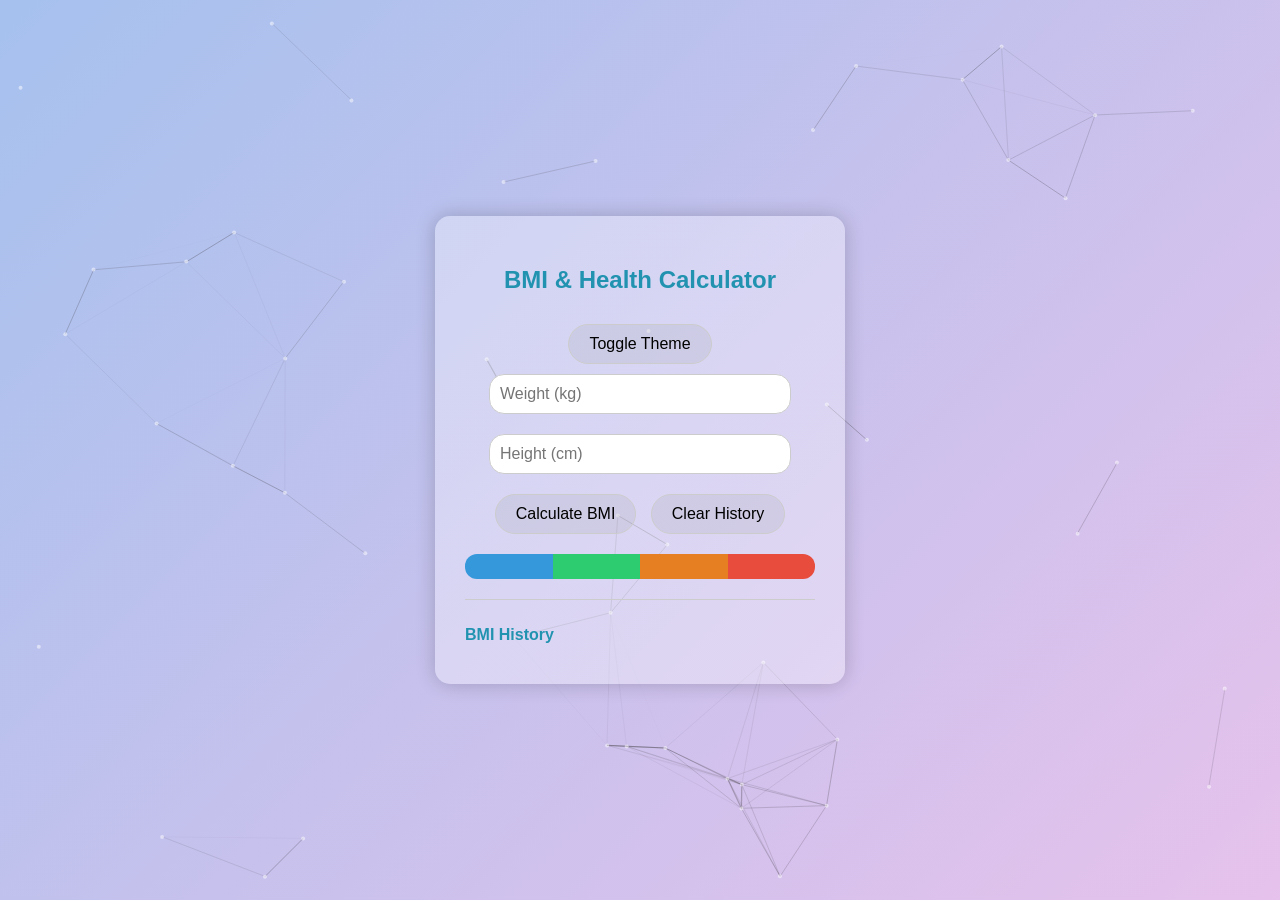
==== index.html @ 386da6bf "first commit" ====
<!DOCTYPE html>
<html lang="en">
<head>
  <meta charset="UTF-8">
  <meta name="viewport" content="width=device-width, initial-scale=1.0">
  <title>BMI & Health Calculator</title>
  <link rel="stylesheet" href="style.css">
</head>
<body>

  <!-- Canvas for background animation -->
  <canvas id="bgCanvas"></canvas>

  <div class="calculator">
    <h2>BMI & Health Calculator</h2>
    <button id="themeToggleBtn">Toggle Theme</button>
    <input type="number" id="weight" placeholder="Weight (kg)" min="1">
    <input type="number" id="height" placeholder="Height (cm)" min="50">
    <button id="calculateBtn">Calculate BMI</button>
    <button id="clearHistoryBtn" style="margin-left:10px;">Clear History</button>

    <div class="bmi-bar-container">
      <div class="bmi-bar" id="bmiBar">
        <div class="underweight" title="<18.5 Underweight"></div>
        <div class="normal" title="18.5–24.9 Normal"></div>
        <div class="overweight" title="25–29.9 Overweight"></div>
        <div class="obese" title="≥30 Obese"></div>
      </div>
      <div class="bmi-marker" id="bmiMarker">0</div>
    </div>

    <div class="result" id="result"></div>

    <div class="history">
      <h3>BMI History</h3>
      <ul id="historyList"></ul>
    </div>
  </div>

  <script src="script.js"></script>
  <script src="lines.js"></script>
</body>
</html>
---- style.css ----
/* Body animated gradient */
body {
  font-family: Arial, sans-serif;
  display: flex;
  justify-content: center;
  align-items: center;
  height: 100vh;
  margin: 0;
  background: linear-gradient(-45deg, #6dd5ed, #2193b0, #fbc2eb, #a6c1ee);
  background-size: 400% 400%;
  animation: gradientBG 15s ease infinite;
  color: #333;
}

/* Animation */
@keyframes gradientBG {
  0% {background-position: 0% 50%;}
  50% {background-position: 100% 50%;}
  100% {background-position: 0% 50%;}
}


/* Canvas full screen */
#bgCanvas {
  position: fixed;
  top: 0;
  left: 0;
  width: 100%;
  height: 100%;
  z-index: -1;
}

/* Calculator */
.calculator {
  background: #5555551a;
  padding: 30px;
  border-radius: 15px;
  box-shadow: 0 0 20px rgba(0,0,0,0.2);
  width: 350px;
  text-align: center;
  position: relative;
  z-index: 1;
  transition: background 0.5s ease;
}

/* Dark theme */
body.dark-theme .calculator {
  background: rgba(30, 30, 30, 0.137);
}





h2 {
  margin-bottom: 20px;
  color: #2193b0;
}

input {
  width: 80%;
  padding: 10px;
  margin: 10px 0;
  border-radius: 15px;
  border: 1px solid #ccc;
  font-size: 16px;
}

button {
  padding: 10px 20px;
  margin-top: 10px;
  background: #2193b038;
  color: #ffffff;
  border: none;
  border-radius: 5px;
  cursor: pointer;
  font-size: 16px;
  transition: 0.3s;
}

button:hover {
  background: #6dd5ed;
}

.result {
  margin-top: 20px;
  font-size: 18px;
  font-weight: bold;
  transition: color 0.5s ease; /* Smooth color change */
}

/* BMI Palette */
.bmi-bar-container {
  position: relative;
  width: 100%;
  height: 25px;
  margin: 20px 0;
  border-radius: 12px;
  overflow: hidden;
}

.bmi-bar {
  display: flex;
  width: 100%;
  height: 100%;
}

.bmi-bar div {
  height: 100%;
  flex: 1;
  cursor: pointer;
}

.bmi-bar .underweight { background: #3498db; }
.bmi-bar .normal { background: #2ecc71; }
.bmi-bar .overweight { background: #e67e22; }
.bmi-bar .obese { background: #e74c3c; }

/* Marker */
.bmi-marker {
  position: absolute;
  top: -30px;
  width: 2px;
  height: 55px;
  background: black;
  font-size: 14px;
  color: black;
  font-weight: bold;
  text-align: center;
  transform: translateX(-50%);
  transition: left 0.8s ease, background-color 0.8s ease; /* Smooth animation */
  display: none;
}


.history {
  margin-top: 20px;
  text-align: left;
  max-height: 200px;
  overflow-y: auto;
  border-top: 1px solid #ccc;
  padding-top: 10px;
}

.history h3 {
  margin-bottom: 10px;
  font-size: 16px;
  color: #2193b0;
}

.history ul {
  list-style: none;
  padding: 0;
  margin: 0;
}

.history li {
  padding: 5px 0;
  font-size: 14px;
  border-bottom: 1px dotted #ccc;
}


body.light-theme {
      
  color: #333;
}

body.light-theme .calculator {
  background: #ffffff54;
  color: #333;
}

body.light-theme button {
  background: #8d8d8d23;
  color: #000000;
  border-color: #ccc;
  border-width: 1px;
  border-style: solid;
  border-radius: 99px;
}

body.light-theme button:hover {
  background: #6dd5ed;
  transform: translateY(3px);
}

body.dark-theme {
  color: #ddd;
    
}

body.dark-theme .calculator {
background: #0e0d0d9f;
  color: #ddd;
  
}

body.dark-theme input {
  background: #333;
  color: #fff;
  border: 1px solid #555;
  border-radius: 15px;
}

body.dark-theme button {
 background: #8d8d8d52;
  color: #e0d9d9;
  border-color: #ccc;
  border-width: 1px;
  border-style: solid;
  border-radius: 99px;
}

body.dark-theme button:hover {
  background: #6dd5ed;
  transform: translateY(3px);
  color: #000000;
}
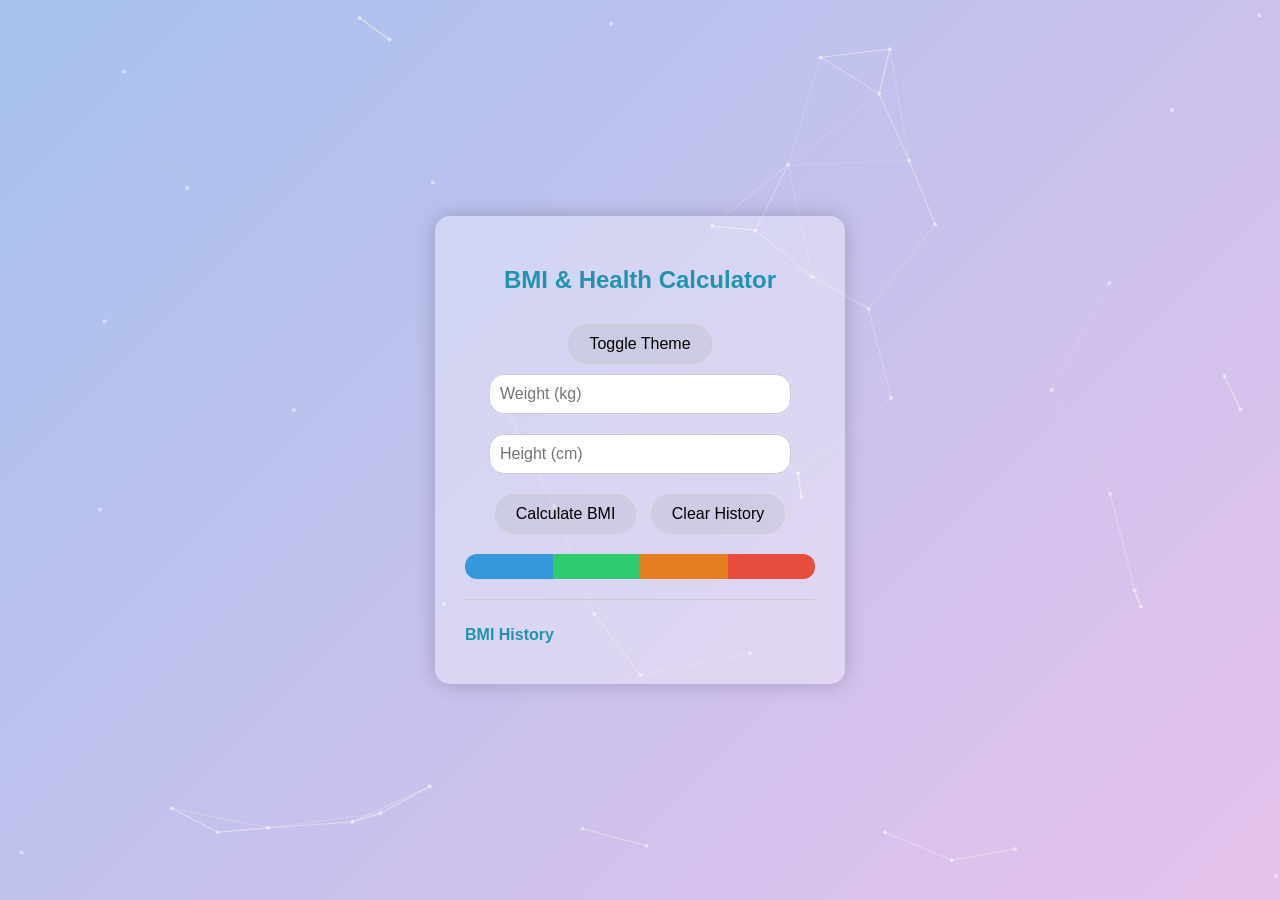
==== commit 9a88d78f: "meta verify" ====
--- a/index.html
+++ b/index.html
@@ -5,6 +5,7 @@
   <meta name="viewport" content="width=device-width, initial-scale=1.0">
   <title>BMI & Health Calculator</title>
   <link rel="stylesheet" href="style.css">
+  <meta name="google-site-verification" content="-8XntyhXyfBbcDRgYyDeifrvhLPsexTT2MjCPfZ-n8A" />
 </head>
 <body>
 
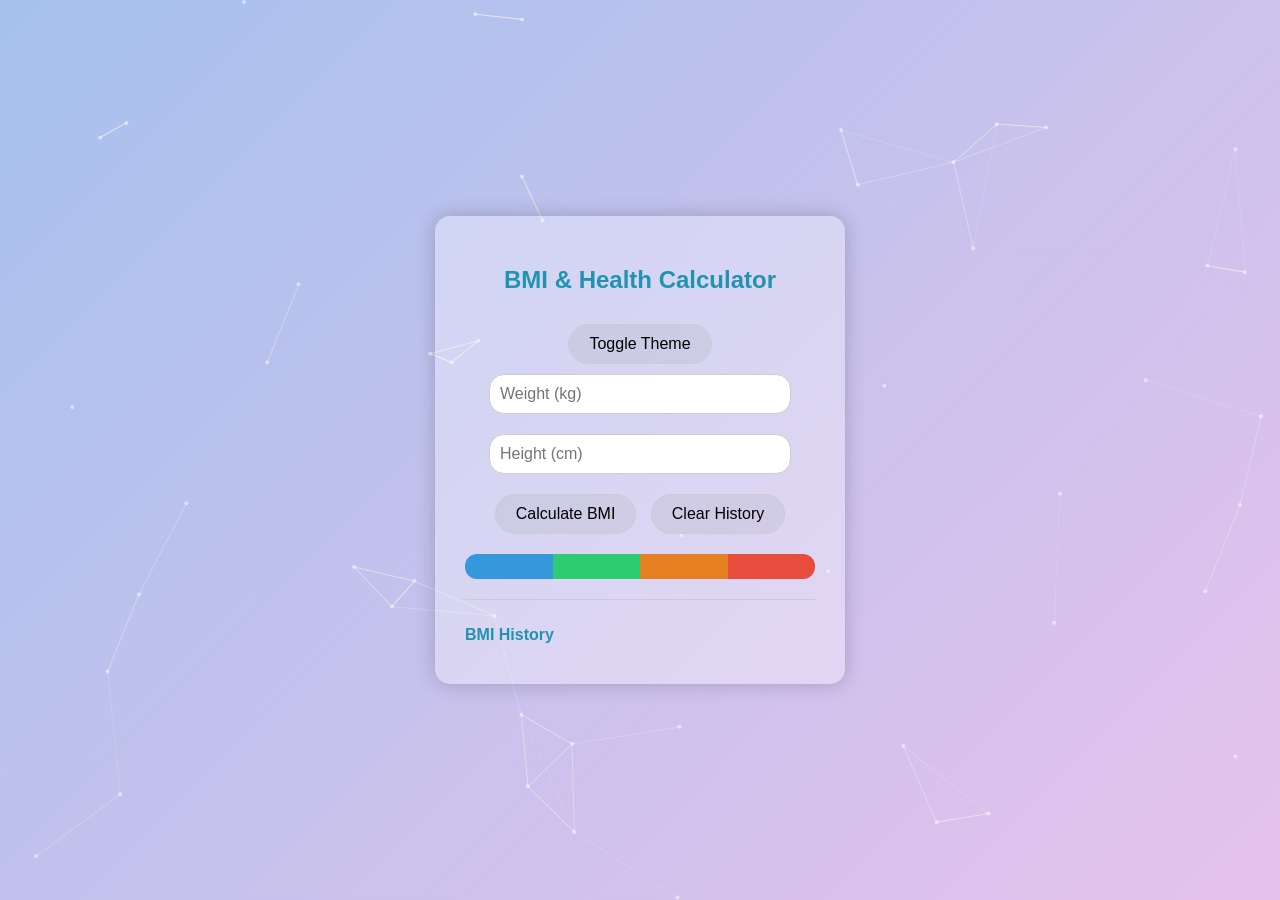
==== commit 3a44393d: "icon" ====
--- a/index.html
+++ b/index.html
@@ -5,6 +5,7 @@
   <meta name="viewport" content="width=device-width, initial-scale=1.0">
   <title>BMI & Health Calculator</title>
   <link rel="stylesheet" href="style.css">
+  <link class="icon1" rel="icon" href="Lucid_Origin_3D_premium_logo_for_a_BMI_calculator_website_slee_2.jpg">
   <meta name="google-site-verification" content="-8XntyhXyfBbcDRgYyDeifrvhLPsexTT2MjCPfZ-n8A" />
 </head>
 <body>
--- a/style.css
+++ b/style.css
@@ -10,6 +10,10 @@
   background-size: 400% 400%;
   animation: gradientBG 15s ease infinite;
   color: #333;
+}
+
+.icon1{
+  border-radius: 999px;
 }
 
 /* Animation */
